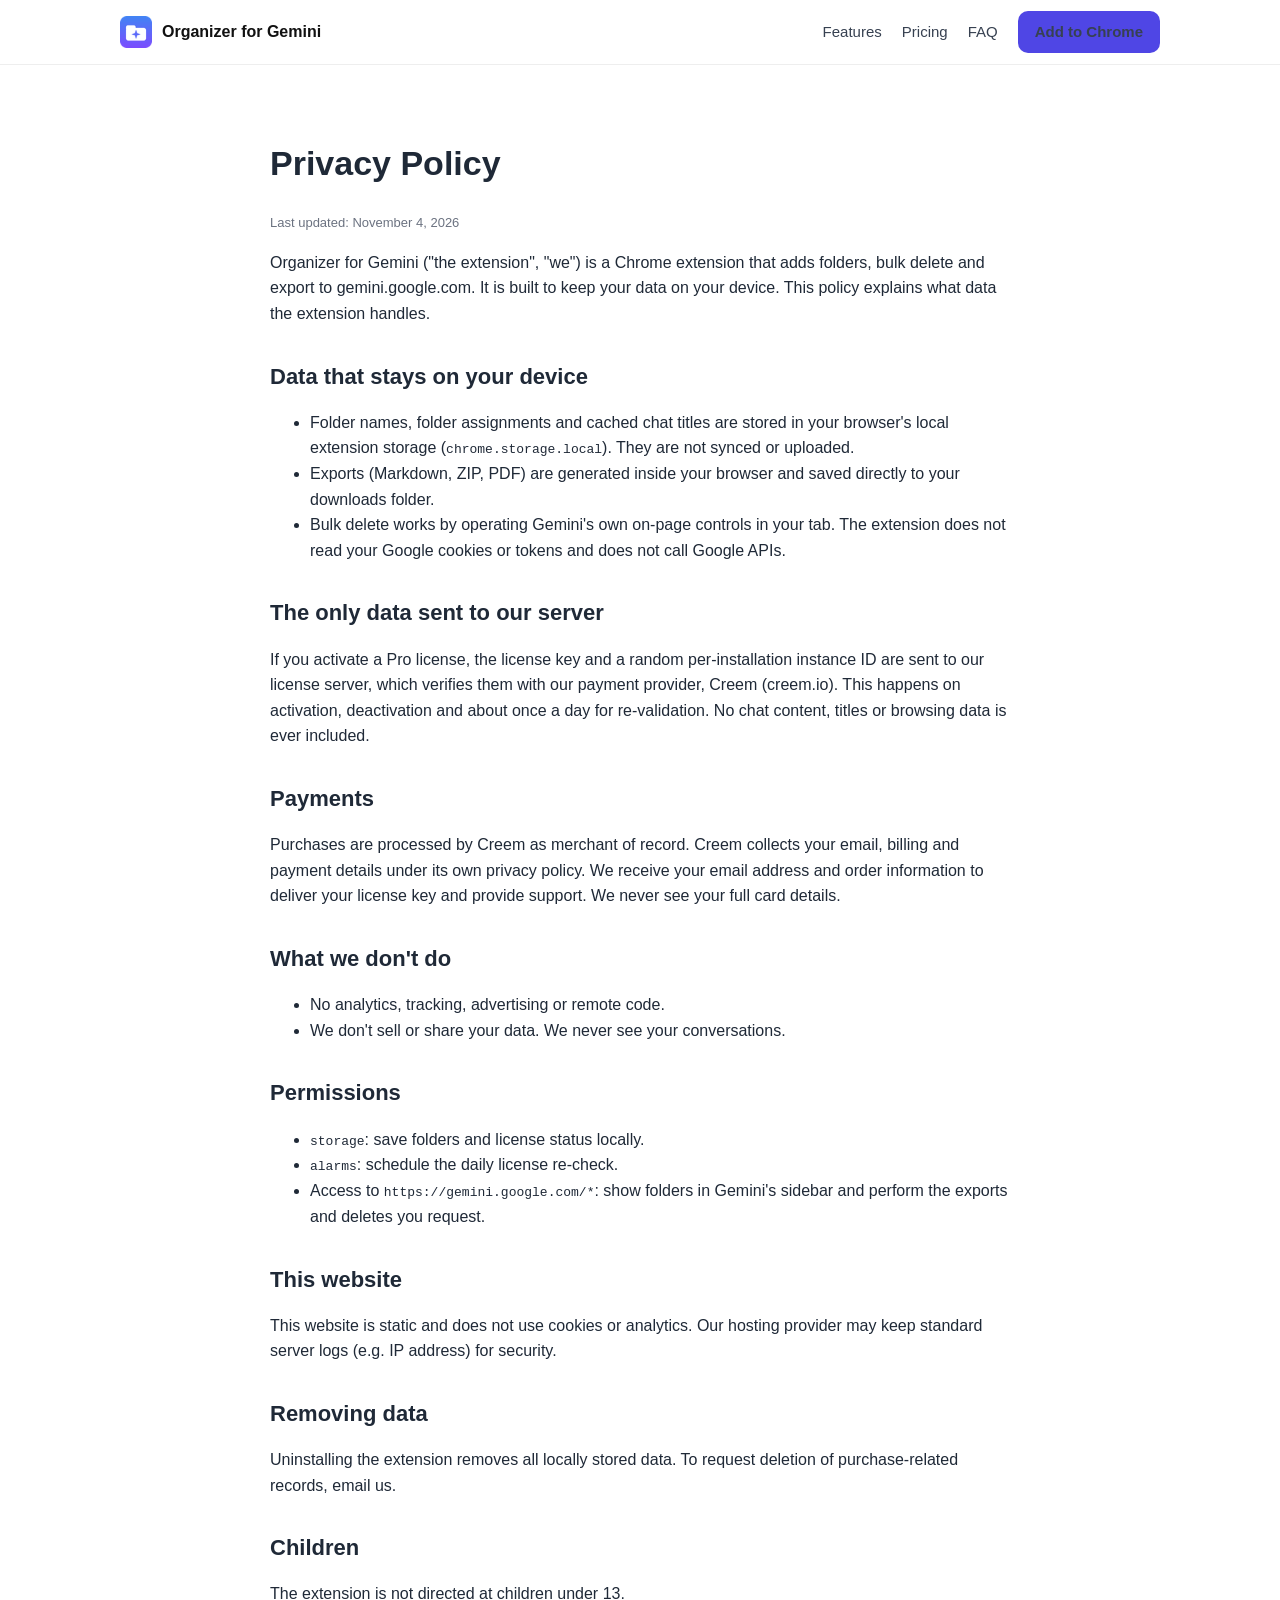
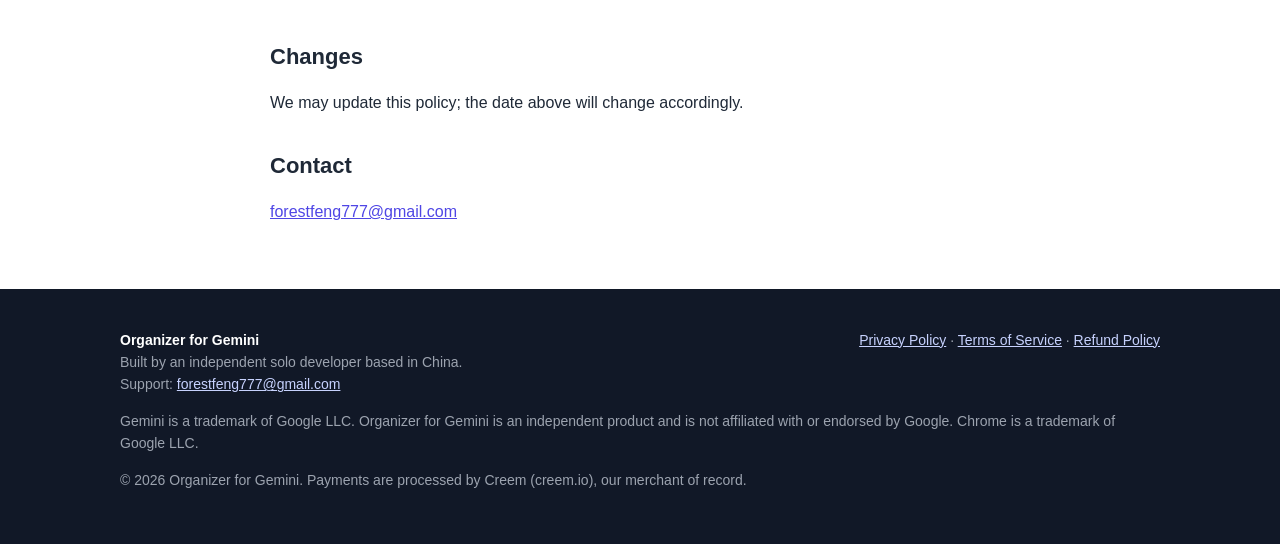
==== privacy.html @ f3d5fca5 "Add Organizer for Gemini static landing site. Publish the HTML pages, assets, and .nojekyll at the r" ====
<!DOCTYPE html><html lang="en"><head><meta charset="utf-8"><meta name="viewport" content="width=device-width,initial-scale=1">
<title>Privacy Policy – Organizer for Gemini</title><meta name="description" content="Organizer for Gemini: folders, bulk delete and Markdown/PDF export for Google Gemini chats. A Chrome extension.">
<link rel="icon" href="assets/icon48.png"><link rel="stylesheet" href="assets/style.css"><script src="assets/config.js"></script></head><body>
<header class="nav"><div class="wrap"><a class="brand" href="index.html"><img src="assets/icon48.png" alt="">Organizer for Gemini</a>
<nav><a href="index.html#features">Features</a><a href="index.html#pricing">Pricing</a><a href="index.html#faq">FAQ</a><a class="btn btn-primary" data-link="CHROME_WEB_STORE_URL" href="#" style="padding:8px 16px">Add to Chrome</a></nav></div></header><main class="legal"><h1>Privacy Policy</h1><p class="small">Last updated: November 4, 2026</p><p>Organizer for Gemini ("the extension", "we") is a Chrome extension that adds folders, bulk delete and export to gemini.google.com. It is built to keep your data on your device. This policy explains what data the extension handles.</p>
<h2>Data that stays on your device</h2><ul><li>Folder names, folder assignments and cached chat titles are stored in your browser's local extension storage (<code>chrome.storage.local</code>). They are not synced or uploaded.</li><li>Exports (Markdown, ZIP, PDF) are generated inside your browser and saved directly to your downloads folder.</li><li>Bulk delete works by operating Gemini's own on-page controls in your tab. The extension does not read your Google cookies or tokens and does not call Google APIs.</li></ul>
<h2>The only data sent to our server</h2><p>If you activate a Pro license, the license key and a random per-installation instance ID are sent to our license server, which verifies them with our payment provider, Creem (creem.io). This happens on activation, deactivation and about once a day for re-validation. No chat content, titles or browsing data is ever included.</p>
<h2>Payments</h2><p>Purchases are processed by Creem as merchant of record. Creem collects your email, billing and payment details under its own privacy policy. We receive your email address and order information to deliver your license key and provide support. We never see your full card details.</p>
<h2>What we don't do</h2><ul><li>No analytics, tracking, advertising or remote code.</li><li>We don't sell or share your data. We never see your conversations.</li></ul>
<h2>Permissions</h2><ul><li><code>storage</code>: save folders and license status locally.</li><li><code>alarms</code>: schedule the daily license re-check.</li><li>Access to <code>https://gemini.google.com/*</code>: show folders in Gemini's sidebar and perform the exports and deletes you request.</li></ul>
<h2>This website</h2><p>This website is static and does not use cookies or analytics. Our hosting provider may keep standard server logs (e.g. IP address) for security.</p>
<h2>Removing data</h2><p>Uninstalling the extension removes all locally stored data. To request deletion of purchase-related records, email us.</p>
<h2>Children</h2><p>The extension is not directed at children under 13.</p>
<h2>Changes</h2><p>We may update this policy; the date above will change accordingly.</p>
<h2>Contact</h2><p><a data-email href="mailto:forestfeng777@gmail.com">forestfeng777@gmail.com</a></p></main><footer><div class="wrap"><div class="cols"><div><strong style="color:#fff">Organizer for Gemini</strong><br>Built by an independent solo developer based in China.<br>Support: <a data-email href="mailto:forestfeng777@gmail.com">forestfeng777@gmail.com</a></div>
<div><a href="privacy.html">Privacy Policy</a> · <a href="terms.html">Terms of Service</a> · <a href="refund.html">Refund Policy</a></div></div>
<p>Gemini is a trademark of Google LLC. Organizer for Gemini is an independent product and is not affiliated with or endorsed by Google. Chrome is a trademark of Google LLC.</p>
<p>&copy; <span id="year">2026</span> Organizer for Gemini. Payments are processed by Creem (creem.io), our merchant of record.</p></div></footer></body></html>
---- assets/style.css ----
*{box-sizing:border-box}body{margin:0;font-family:-apple-system,BlinkMacSystemFont,"Segoe UI",Roboto,Inter,sans-serif;color:#1f2937;background:#fff;line-height:1.6}
a{color:#4f46e5}.wrap{max-width:1080px;margin:0 auto;padding:0 20px}
header.nav{position:sticky;top:0;background:rgba(255,255,255,.92);backdrop-filter:blur(8px);border-bottom:1px solid #eee;z-index:10}
.nav .wrap{display:flex;align-items:center;justify-content:space-between;height:64px}.brand{display:flex;gap:10px;align-items:center;font-weight:700;color:#111;text-decoration:none}.brand img{width:32px;height:32px}
.nav nav a{margin-left:20px;color:#374151;text-decoration:none;font-size:15px}
.btn{display:inline-block;padding:12px 22px;border-radius:10px;font-weight:600;text-decoration:none;border:1px solid transparent}
.btn-primary{background:#4f46e5;color:#fff}.btn-primary:hover{background:#4338ca}.btn-ghost{border-color:#d1d5db;color:#111;background:#fff}
.hero{padding:72px 0 40px;background:linear-gradient(180deg,#eef2ff,#fff)}.hero .wrap{display:grid;grid-template-columns:1fr 1fr;gap:40px;align-items:center}
.hero h1{font-size:44px;line-height:1.15;margin:0 0 16px}.hero p{font-size:18px;color:#4b5563}.cta{display:flex;gap:12px;flex-wrap:wrap;margin-top:24px}
.small{font-size:13px;color:#6b7280}
section{padding:64px 0}h2{font-size:32px;text-align:center;margin:0 0 12px}.sub{text-align:center;color:#6b7280;margin-bottom:40px}
.grid3{display:grid;grid-template-columns:repeat(3,1fr);gap:20px}.card{border:1px solid #e5e7eb;border-radius:14px;padding:24px;background:#fff}
.card h3{margin:8px 0}.ic{font-size:26px}
.mock{border:1px solid #e5e7eb;border-radius:14px;box-shadow:0 20px 50px rgba(79,70,229,.15);background:#fff;overflow:hidden}.mock svg{display:block;width:100%;height:auto}
.shots{display:grid;grid-template-columns:1fr 1fr;gap:24px}.shots figcaption{text-align:center;color:#6b7280;font-size:14px;padding:10px}
.pricing{display:grid;grid-template-columns:repeat(3,1fr);gap:20px}.price{font-size:36px;font-weight:800}.price span{font-size:15px;font-weight:400;color:#6b7280}
.card ul{padding-left:18px}.card.featured{border:2px solid #4f46e5}
details{border:1px solid #e5e7eb;border-radius:10px;padding:14px 18px;margin-bottom:12px}summary{font-weight:600;cursor:pointer}
footer{background:#111827;color:#9ca3af;padding:40px 0;font-size:14px}footer a{color:#c7d2fe}footer .cols{display:flex;justify-content:space-between;flex-wrap:wrap;gap:20px}
.legal{max-width:780px;margin:0 auto;padding:48px 20px}.legal h1{font-size:34px}.legal h2{text-align:left;font-size:22px;margin-top:32px}
@media(max-width:820px){.hero .wrap,.grid3,.pricing,.shots{grid-template-columns:1fr}.hero h1{font-size:34px}.nav nav a:not(.btn){display:none}}
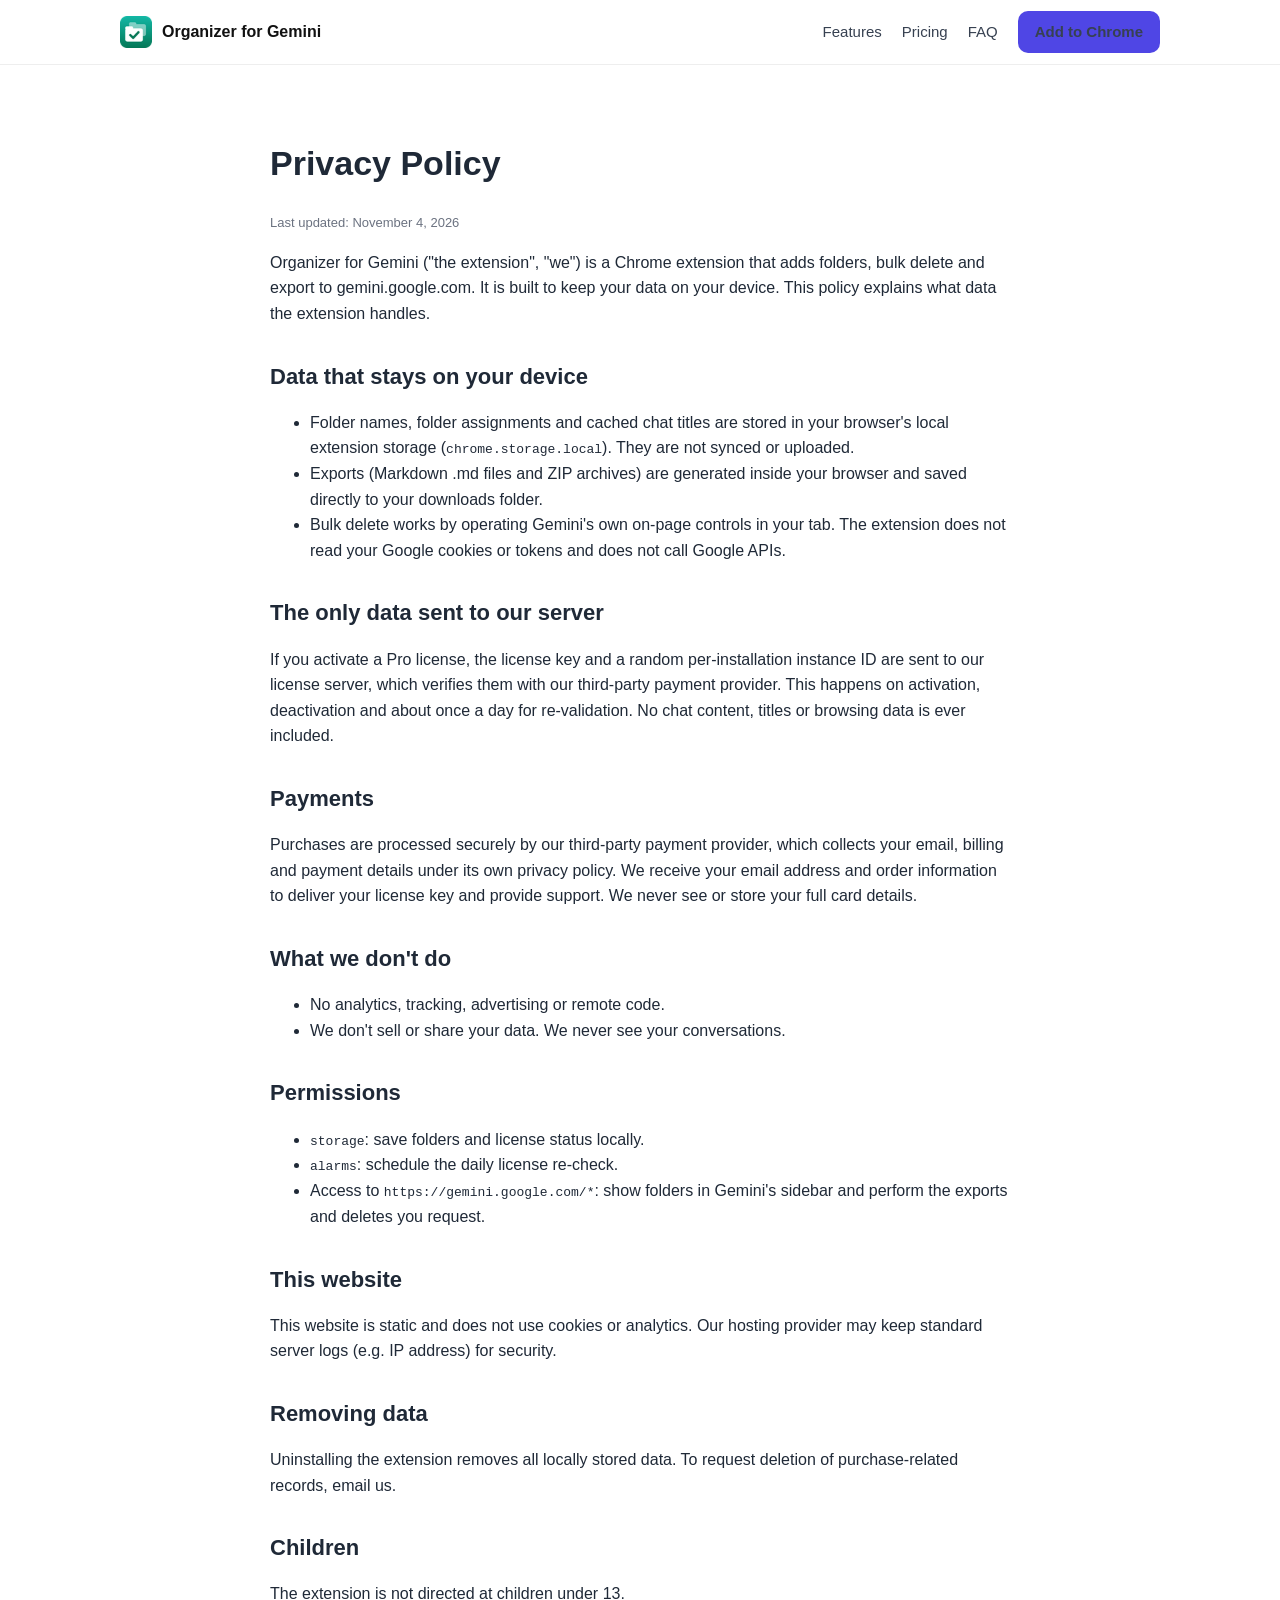
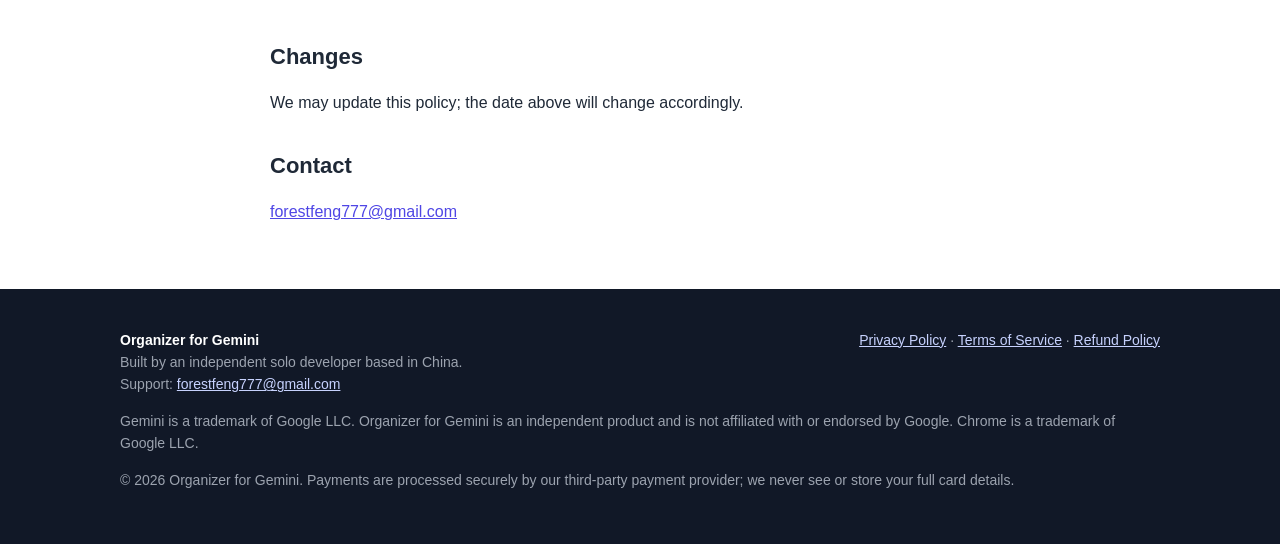
==== commit c562ee89: "Update landing site and add custom domain CNAME. Refresh the HTML, icons, and config for gemini.ownt" ====
--- a/privacy.html
+++ b/privacy.html
@@ -1,11 +1,11 @@
 <!DOCTYPE html><html lang="en"><head><meta charset="utf-8"><meta name="viewport" content="width=device-width,initial-scale=1">
-<title>Privacy Policy – Organizer for Gemini</title><meta name="description" content="Organizer for Gemini: folders, bulk delete and Markdown/PDF export for Google Gemini chats. A Chrome extension.">
+<title>Privacy Policy – Organizer for Gemini</title><link rel="canonical" href="https://gemini.ownthecost.com/privacy.html"><meta name="description" content="Organizer for Gemini: folders, bulk delete and Markdown export for Google Gemini chats (PDF export coming soon). A Chrome extension.">
 <link rel="icon" href="assets/icon48.png"><link rel="stylesheet" href="assets/style.css"><script src="assets/config.js"></script></head><body>
 <header class="nav"><div class="wrap"><a class="brand" href="index.html"><img src="assets/icon48.png" alt="">Organizer for Gemini</a>
 <nav><a href="index.html#features">Features</a><a href="index.html#pricing">Pricing</a><a href="index.html#faq">FAQ</a><a class="btn btn-primary" data-link="CHROME_WEB_STORE_URL" href="#" style="padding:8px 16px">Add to Chrome</a></nav></div></header><main class="legal"><h1>Privacy Policy</h1><p class="small">Last updated: November 4, 2026</p><p>Organizer for Gemini ("the extension", "we") is a Chrome extension that adds folders, bulk delete and export to gemini.google.com. It is built to keep your data on your device. This policy explains what data the extension handles.</p>
-<h2>Data that stays on your device</h2><ul><li>Folder names, folder assignments and cached chat titles are stored in your browser's local extension storage (<code>chrome.storage.local</code>). They are not synced or uploaded.</li><li>Exports (Markdown, ZIP, PDF) are generated inside your browser and saved directly to your downloads folder.</li><li>Bulk delete works by operating Gemini's own on-page controls in your tab. The extension does not read your Google cookies or tokens and does not call Google APIs.</li></ul>
-<h2>The only data sent to our server</h2><p>If you activate a Pro license, the license key and a random per-installation instance ID are sent to our license server, which verifies them with our payment provider, Creem (creem.io). This happens on activation, deactivation and about once a day for re-validation. No chat content, titles or browsing data is ever included.</p>
-<h2>Payments</h2><p>Purchases are processed by Creem as merchant of record. Creem collects your email, billing and payment details under its own privacy policy. We receive your email address and order information to deliver your license key and provide support. We never see your full card details.</p>
+<h2>Data that stays on your device</h2><ul><li>Folder names, folder assignments and cached chat titles are stored in your browser's local extension storage (<code>chrome.storage.local</code>). They are not synced or uploaded.</li><li>Exports (Markdown .md files and ZIP archives) are generated inside your browser and saved directly to your downloads folder.</li><li>Bulk delete works by operating Gemini's own on-page controls in your tab. The extension does not read your Google cookies or tokens and does not call Google APIs.</li></ul>
+<h2>The only data sent to our server</h2><p>If you activate a Pro license, the license key and a random per-installation instance ID are sent to our license server, which verifies them with our third-party payment provider. This happens on activation, deactivation and about once a day for re-validation. No chat content, titles or browsing data is ever included.</p>
+<h2>Payments</h2><p>Purchases are processed securely by our third-party payment provider, which collects your email, billing and payment details under its own privacy policy. We receive your email address and order information to deliver your license key and provide support. We never see or store your full card details.</p>
 <h2>What we don't do</h2><ul><li>No analytics, tracking, advertising or remote code.</li><li>We don't sell or share your data. We never see your conversations.</li></ul>
 <h2>Permissions</h2><ul><li><code>storage</code>: save folders and license status locally.</li><li><code>alarms</code>: schedule the daily license re-check.</li><li>Access to <code>https://gemini.google.com/*</code>: show folders in Gemini's sidebar and perform the exports and deletes you request.</li></ul>
 <h2>This website</h2><p>This website is static and does not use cookies or analytics. Our hosting provider may keep standard server logs (e.g. IP address) for security.</p>
@@ -15,4 +15,4 @@
 <h2>Contact</h2><p><a data-email href="mailto:forestfeng777@gmail.com">forestfeng777@gmail.com</a></p></main><footer><div class="wrap"><div class="cols"><div><strong style="color:#fff">Organizer for Gemini</strong><br>Built by an independent solo developer based in China.<br>Support: <a data-email href="mailto:forestfeng777@gmail.com">forestfeng777@gmail.com</a></div>
 <div><a href="privacy.html">Privacy Policy</a> · <a href="terms.html">Terms of Service</a> · <a href="refund.html">Refund Policy</a></div></div>
 <p>Gemini is a trademark of Google LLC. Organizer for Gemini is an independent product and is not affiliated with or endorsed by Google. Chrome is a trademark of Google LLC.</p>
-<p>&copy; <span id="year">2026</span> Organizer for Gemini. Payments are processed by Creem (creem.io), our merchant of record.</p></div></footer></body></html>+<p>&copy; <span id="year">2026</span> Organizer for Gemini. Payments are processed securely by our third-party payment provider; we never see or store your full card details.</p></div></footer></body></html>
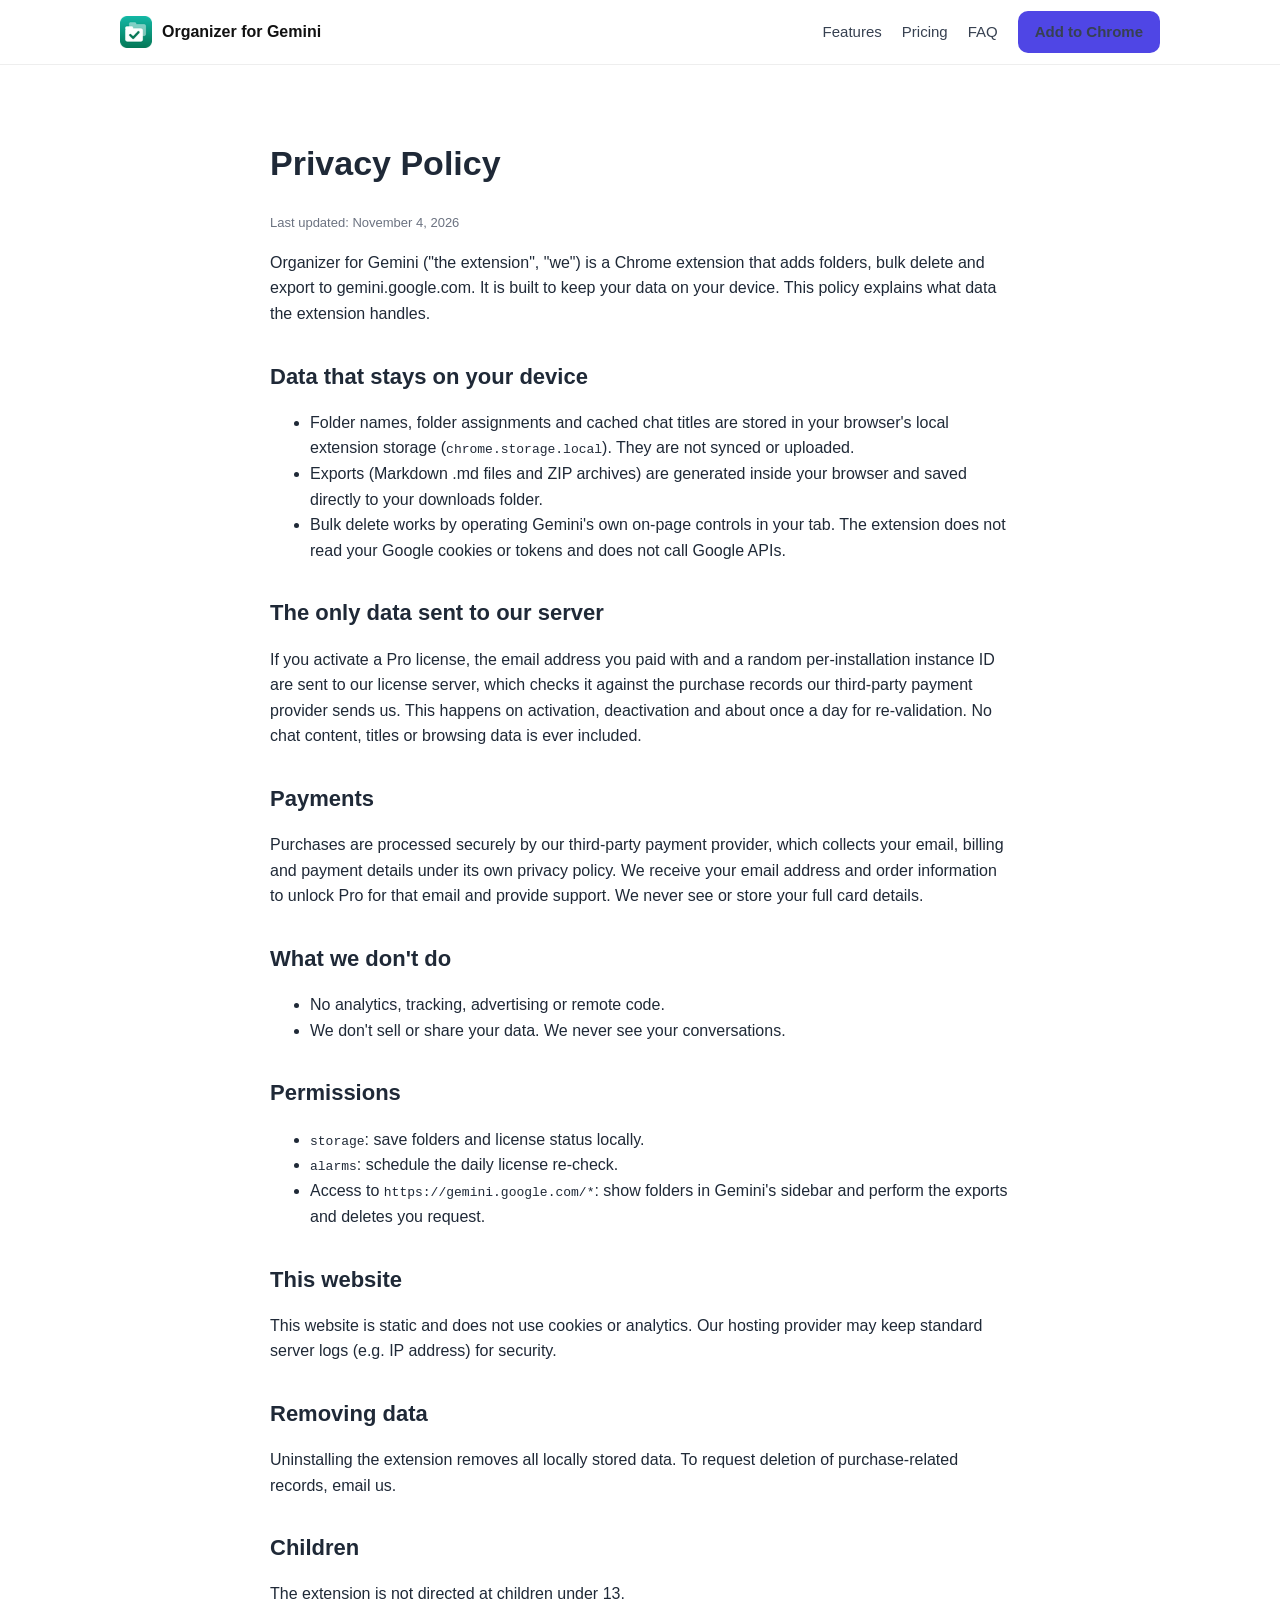
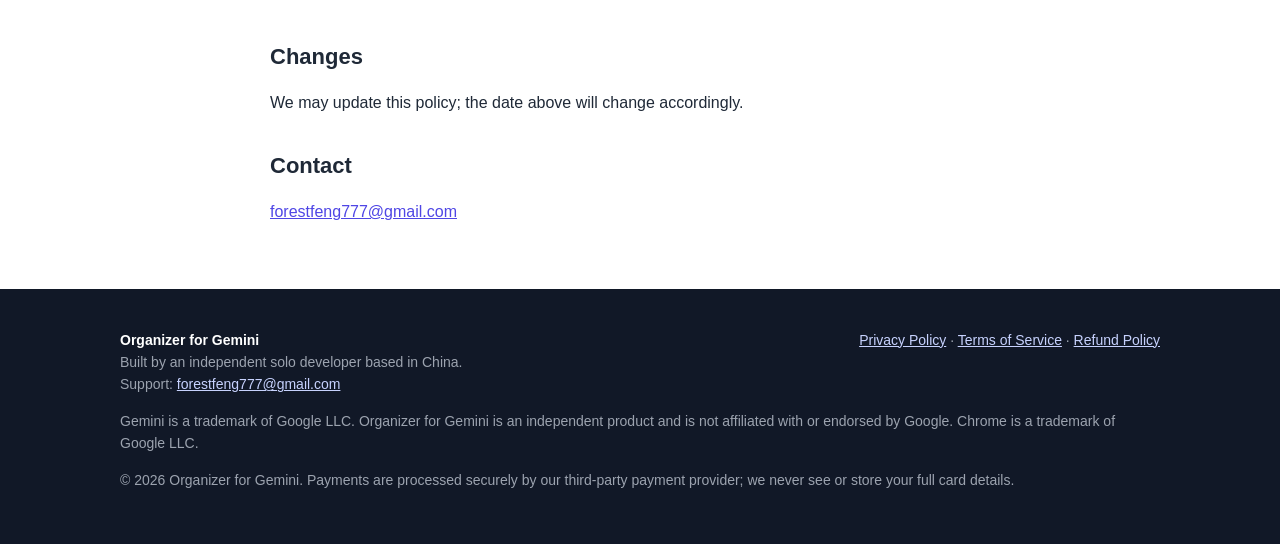
==== commit 0a39ad0d: "Update landing copy and checkout links. Point Pro checkout buttons at the Waffo test purchase URLs a" ====
--- a/privacy.html
+++ b/privacy.html
@@ -4,8 +4,8 @@
 <header class="nav"><div class="wrap"><a class="brand" href="index.html"><img src="assets/icon48.png" alt="">Organizer for Gemini</a>
 <nav><a href="index.html#features">Features</a><a href="index.html#pricing">Pricing</a><a href="index.html#faq">FAQ</a><a class="btn btn-primary" data-link="CHROME_WEB_STORE_URL" href="#" style="padding:8px 16px">Add to Chrome</a></nav></div></header><main class="legal"><h1>Privacy Policy</h1><p class="small">Last updated: November 4, 2026</p><p>Organizer for Gemini ("the extension", "we") is a Chrome extension that adds folders, bulk delete and export to gemini.google.com. It is built to keep your data on your device. This policy explains what data the extension handles.</p>
 <h2>Data that stays on your device</h2><ul><li>Folder names, folder assignments and cached chat titles are stored in your browser's local extension storage (<code>chrome.storage.local</code>). They are not synced or uploaded.</li><li>Exports (Markdown .md files and ZIP archives) are generated inside your browser and saved directly to your downloads folder.</li><li>Bulk delete works by operating Gemini's own on-page controls in your tab. The extension does not read your Google cookies or tokens and does not call Google APIs.</li></ul>
-<h2>The only data sent to our server</h2><p>If you activate a Pro license, the license key and a random per-installation instance ID are sent to our license server, which verifies them with our third-party payment provider. This happens on activation, deactivation and about once a day for re-validation. No chat content, titles or browsing data is ever included.</p>
-<h2>Payments</h2><p>Purchases are processed securely by our third-party payment provider, which collects your email, billing and payment details under its own privacy policy. We receive your email address and order information to deliver your license key and provide support. We never see or store your full card details.</p>
+<h2>The only data sent to our server</h2><p>If you activate a Pro license, the email address you paid with and a random per-installation instance ID are sent to our license server, which checks it against the purchase records our third-party payment provider sends us. This happens on activation, deactivation and about once a day for re-validation. No chat content, titles or browsing data is ever included.</p>
+<h2>Payments</h2><p>Purchases are processed securely by our third-party payment provider, which collects your email, billing and payment details under its own privacy policy. We receive your email address and order information to unlock Pro for that email and provide support. We never see or store your full card details.</p>
 <h2>What we don't do</h2><ul><li>No analytics, tracking, advertising or remote code.</li><li>We don't sell or share your data. We never see your conversations.</li></ul>
 <h2>Permissions</h2><ul><li><code>storage</code>: save folders and license status locally.</li><li><code>alarms</code>: schedule the daily license re-check.</li><li>Access to <code>https://gemini.google.com/*</code>: show folders in Gemini's sidebar and perform the exports and deletes you request.</li></ul>
 <h2>This website</h2><p>This website is static and does not use cookies or analytics. Our hosting provider may keep standard server logs (e.g. IP address) for security.</p>
